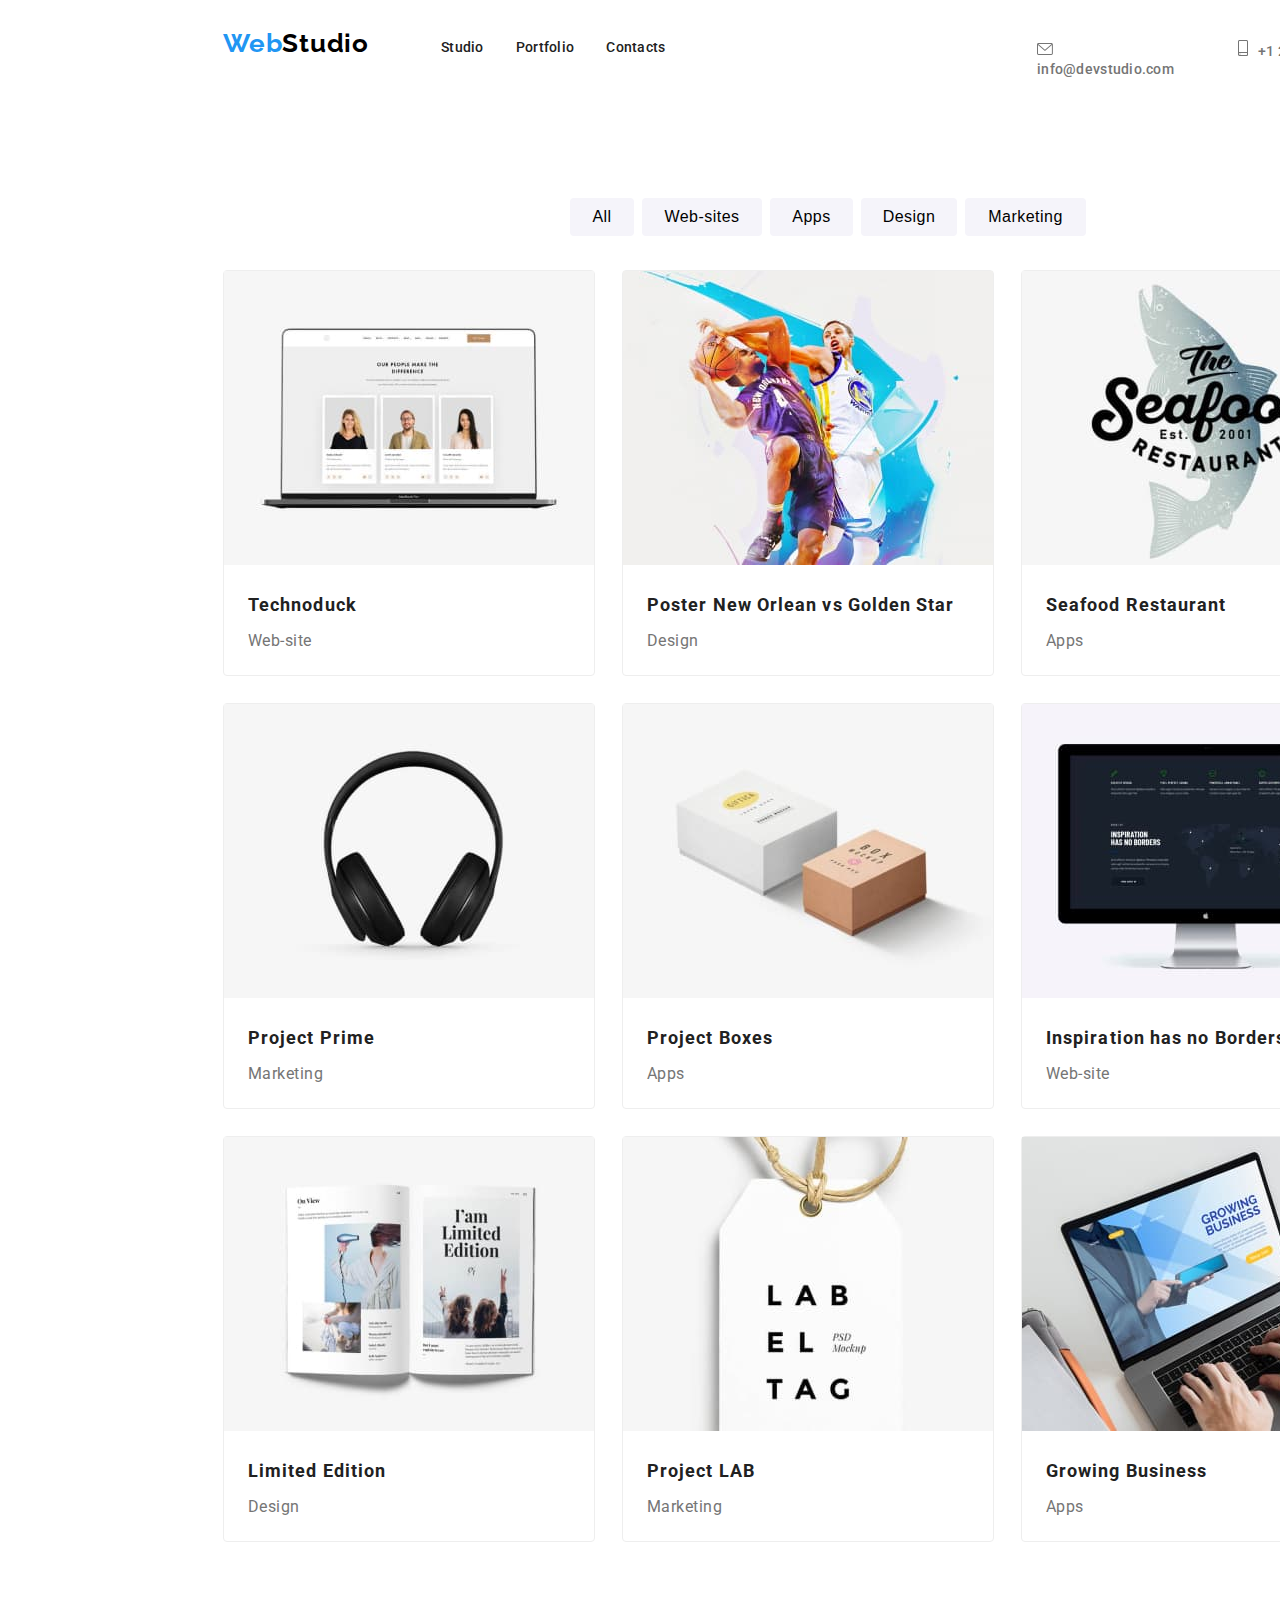
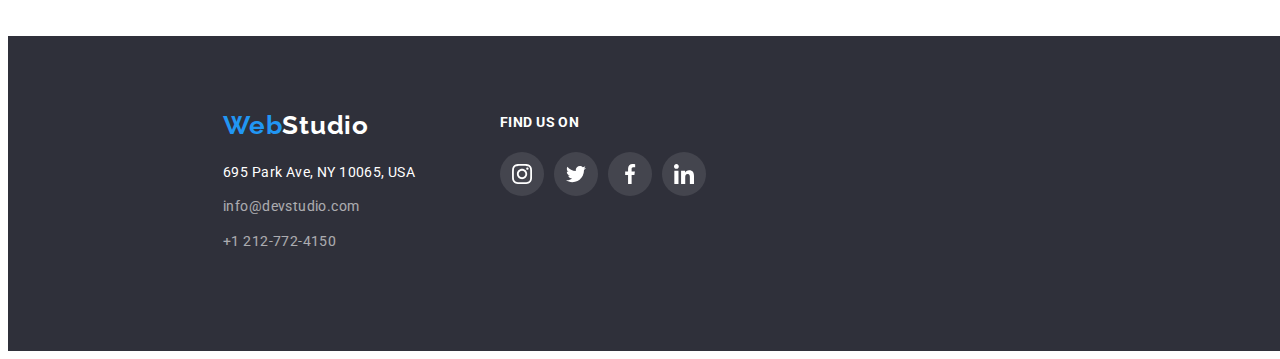
==== portofolio.html @ cd87d74f "goit-markup-hw-05" ====
<!DOCTYPE html>
<html lang="en">
  <head>
    <meta charset="UTF-8" />
    <meta name="viewport" content="width=device-width, initial-scale=1.0" />
    <title>Portofolio</title>
    <link rel="preconnect" href="https://fonts.googleapis.com" />
    <link rel="preconnect" href="https://fonts.gstatic.com" crossorigin />
    <link
      href="https://fonts.googleapis.com/css2?family=Raleway:wght@700&family=Roboto:wght@400;500;700;900&display=swap"
      rel="stylesheet"
    />
    <link rel="stylesheet" href="css/styles.css" />
  </head>
  <body>
    <div class="container">
      <div class="header-content">
        <div class="container-1">
          <a href="index.html" class="logo"><span>Web</span>Studio</a>

          <nav>
            <ul class="main-navigation">
              <li><a href="studio.html" class="menu">Studio</a></li>
              <li><a href="portofolio.html" class="menu">Portfolio</a></li>
              <li><a href="contacts.html" class="menu">Contacts</a></li>
            </ul>
          </nav>
        </div>
        <div class="container-2">
          <div class="container-2a">
            <p class="contact">
              <a href="mailto=info@devstudio.com" class="email-address">
                <svg>
                  <use
                    href="./images/symbol-defs.svg#icon-envelope"
                    class="icon-email"
                  ></use></svg>info@devstudio.com
              </a>
            </p>
          </div>

          <div class="container-2b">
            <p class="contact">
              <a href="tel=+1 212-772-4150" class="phone-number">
                <svg>
                  <use
                    href="./images/symbol-defs.svg#icon-smartphone"
                    class="icon-phone"
                  ></use></svg>+1 212-772-4150
              </a>
            </p>
          </div>
        </div>
      </div>
      <main>
        <section class="portofolio-content">
          <div class="portofolio-1">
            <ul class="portofolio-sections">
              <li ><button style="width: 64px; height: 38px; padding: 0px;">All</button></li>
              <li><button style="width: 120px; height: 38px; padding: 0px;">Web-sites</button></li>
              <li><button style="width: 83px; height: 38px; padding: 0px;">Apps</button></li>
              <li><button style="width: 96px; height: 38px; padding: 0px;">Design</button></li>
              <li><button style="width: 121px; height: 38px; padding: 0px;">Marketing</button></li>
            </ul>
          </div>
          <div class="portofolio-2">
            <div class="project">
              <div class="container-overlay-portofolio">
                <img
                  src="images/portofolio1.jpg"
                  alt="image of a web page with pictures of a work team"
                  class="portofolio-images portofolio-images-1"
                />
                <div class="overlay-portofolio">
                  <div class="text">Technoduck is a state-of-the-art coronavirus distribution platform. Companies use this platform for digital espionage and attacks on competitors' secure servers.</div>
                </div>
              </div>
              <div class="domains">
                <span class="domain-title">Technoduck</span>
                <br />
                <em class="domain-zone">Web-site</em>
              </div>
            </div>
          
            <div class="project">
              <div class="container-overlay-portofolio">
                <img
                src="images/portofolio2.jpg"
                alt="Poster New Orlean vs Golden Star"
                class="portofolio-images portofolio-images-1"
                />
                <div class="overlay-portofolio">
                  <div class="text">Poster New Orlean vs Golden Star.</div>
                </div>
              </div>
          
              <div class="domains">
                <span class="domain-title">Poster New Orlean vs Golden Star</span>
                <br />
                <em class="domain-zone">Design</em>
              </div>
            </div>
          
            <div class="project">
              <div class="container-overlay-portofolio">
                <img
                src="images/portofolio3.jpg"
                alt="Seafood Restaurant logo"
                class="portofolio-images portofolio-images-1"
                />
                <div class="overlay-portofolio">
                  <div class="text">Seafood Restaurant.</div>
                </div>
              </div>
                  
              <div class="domains">
                <span class="domain-title">Seafood Restaurant</span>
                <br />
                <em class="domain-zone">Apps</em>
              </div>
            </div>
          
            <div class="project">
              <div class="container-overlay-portofolio">
                <img src="images/portofolio4.jpg" 
                alt="Headsets" 
                class="portofolio-images portofolio-images-1"
                />
                <div class="overlay-portofolio">
                  <div class="text">Project Prime.</div>
                </div>
              </div>
              <div class="domains">
                <span class="domain-title">Project Prime</span>
                <br />
                <em class="domain-zone">Marketing</em>
              </div>
            </div>
          
            <div class="project">
              <div class="container-overlay-portofolio">
                <img
                src="images/portofolio5.jpg"
                alt="2 boxes: one white and one brown"
                class="portofolio-images portofolio-images-1"
                />
                <div class="overlay-portofolio">
                  <div class="text">Project Boxes.</div>
                </div>
              </div>
          
              <div class="domains">
                <span class="domain-title">Project Boxes</span>
                <br />
                <em class="domain-zone">Apps</em>
              </div>
            </div>
          
            <div class="project">
              <div class="container-overlay-portofolio">
                <img
                src="images/portofolio6.jpg"
                alt="an open computer monitor"
                class="portofolio-images portofolio-images-1"
                />
                <div class="overlay-portofolio">
                  <div class="text">Inspiration has no Borders.</div>
                </div>
              </div>
          
              <div class="domains">
                <span class="domain-title">Inspiration has no Borders</span>
                <br />
                <em class="domain-zone">Web-site</em>
              </div>
            </div>
          
            <div class="project">
              <div class="container-overlay-portofolio">
                <img
                  src="images/portofolio7.jpg"
                  alt="an open magazine"
                  class="portofolio-images portofolio-images-1"
                  />
                  <div class="overlay-portofolio">
                    <div class="text">Limited Edition.</div>
                  </div>
              </div>
          
              <div class="domains">
                <span class="domain-title">Limited Edition</span>
                <br />
                <em class="domain-zone">Design</em>
              </div>
            </div>
          
            <div class="project">
              <div class="container-overlay-portofolio">
                  <img src="images/portofolio8.jpg" 
                  alt="a white label" 
                  class="portofolio-images portofolio-images-1"
                  />
                  <div class="overlay-portofolio">
                    <div class="text">Project LAB.</div>
                  </div>
              </div>
          
              <div class="domains">
                <span class="domain-title">Project LAB</span>
                <br />
                <em class="domain-zone">Marketing</em>
              </div>
            </div>
          
            <div class="project">
              <div class="container-overlay-portofolio">
                  <img
                    src="images/portofolio9.jpg"
                    alt="a laptop that someone is working on"
                    class="portofolio-images portofolio-images-1"
                    />
                    <div class="overlay-portofolio">
                      <div class="text">Growing Business.</div>
                    </div>
              </div>
          
              <div class="domains">
                <span class="domain-title">Growing Business</span>
                <br />
                <em class="domain-zone">Apps</em>
              </div>
            </div>
          </div>
        </section>
      </main>

      <footer class="end-page">
        <section class="end-section end-container">
          <a href="index.html" class="logo"><span>Web</span>Studio</a>
          <br />
          <p class="end-section-1">695 Park Ave, NY 10065, USA</p>

          <br />
          <a href="mailto=info@devstudio.com" class="end-section-2"
            >info@devstudio.com</a
          >

          <br />
          <a href="tel=+1 212-772-4150" class="end-section-2"
            >+1 212-772-4150</a
          >
        </section>
        <section class="social-contacts">
          <div class="social-contacts-text">
            <p>FIND US ON</p>
          </div>
          <div class="social-contacts-icons">
            <a
              href="https://www.instagram.com/"
              class="social-contacts-icons1 address1"
            >
              <svg>
                <use href="./images/symbol-defs.svg#icon-instagram"></use>
              </svg>
            </a>
            <a
              href="https://www.tweeter.com/"
              class="social-contacts-icons1 address2"
            >
              <svg>
                <use href="./images/symbol-defs.svg#icon-twitter"></use>
              </svg>
            </a>
            <a
              href="https://www.facebook.com/"
              class="social-contacts-icons1 address3"
            >
              <svg>
                <use href="./images/symbol-defs.svg#icon-facebook"></use>
              </svg>
            </a>
            <a href="https://www.linkedin.com/" class="social-contacts-icons1">
              <svg>
                <use href="./images/symbol-defs.svg#icon-linkedin"></use>
              </svg>
            </a>
          </div>
        </section>
      </footer>
  </div>
  </body>
</html>
---- css/styles.css ----
/* elemente generale */

:root {
  --link-color: #2196f3;
  --heading-color: #212121;
  --text-color: #757575;
  --color-background: #2f303a;
  --color-backgroung-buttons: #f5f4fa;
  --contrast-color: #ffffff;
  --social-icons-color: #afb1b8;
  --text-font-family: "Roboto", arial, sans-serif;
  --logo-font-family: "Raleway", arial, sans-serif;
}

body {
  font-family: "Roboto", Arial, sans-serif;
  color: var(--heading-color);
}

a {
  font-size: 14px;
  font-weight: 500;
  line-height: 1em;
  letter-spacing: 0.02em;
  text-align: left;
  text-decoration: none;
  color: var(--heading-color);
}

.container {
  display: flex;
  flex-direction: column;
  width: 1600px;
}

.global-header p {
  text-decoration: none;
}

.header-container {
  display: flex;
  flex-direction: column;
  justify-content: center;
}


/* meniul din bara */

.header-content {
  display: flex;
  justify-content: space-between;

  width: 1600px;
  height: 80px;

  margin-left: 215px;
  max-width: 1150px;
}

/* sub-meniu: logo, studio, portofolio, contacts */
.container-1 {
  display: flex;
  align-items: baseline;
  justify-content: space-evenly;
}

.logo {
  font-family: var(--logo-font-family);
  font-size: 26px;
  font-weight: 700;
  line-height: 1.9375em;
  letter-spacing: 0.03em;
  text-align: left;
  color: #000000;
  transition: color 250ms cubic-bezier(0.4, 0, 0.2, 1);
}

.logo span:first-child {
  color: #2196f3;
}

.container-1>.logo:hover,
.container-1>.logo:focus {
  color: var(--link-color);
}

.main-navigation {
  display: flex;
  
  margin-top: 32px;
  margin-bottom: 32px;
  transition: color 250ms cubic-bezier(0.4, 0, 0.2, 1);
}
.main-navigation li {
  list-style: none;
  display: flex;
  margin-left: 32px;
}
.main-navigation .menu:hover,
.main-navigation .menu:focus {
  color: var(--link-color);
}

/* stilizarea cu sublinierea paginii curente (unde se află utilizatorul acum)*/
/* de fapt, acum sunt subliniate toate, fiindca pt ca efectul sa se aplice doar pe pagina in care se afla utilizatorul, este nevoie de elemente de cod din Java Script - pe care nu le stiu inca*/

nav a {
  position: relative;
}

nav a.current-page::after {
  content: "";
  position: absolute;
  bottom: -34px;
  left: 0;
  width: 100%;
  height: 4px;
  background-color: var(--link-color); 
  border-radius: 2px;
}

/* FINAL - stilizare cu sublinierea paginii curente */


/* sub-meniu - adresa de email si nr telefon */
.container-2 {
  display: flex;
  flex-wrap: wrap;
  align-items: center;
  margin: 0;
  gap: 40px;
  height: 16px;
  margin-top: 32px;
  margin-bottom: 32px;
  
}
.container-2a {
  display: flex;
  justify-content: space-between;
  width: 161px;
  height: 16px;
  margin: 0px;
}
.container-2b {
  display: flex;
  justify-content: space-between;
  width: 135px;
  height: 16px;
  margin: 0px;
}
.email-address svg {
  width: 16px;
  height: 12px;
  margin-right: 10px;
}
.phone-number svg {
  width: 10px;
  height: 16px;
  margin-right: 10px;
}
.contact {
  margin: 0px;
  transition: color 250ms cubic-bezier(0.4, 0, 0.2, 1);
}

.email-address,
.phone-number {
  margin: 0;
  color: var(--text-color);
}

.contact span:first-child {
  color: var(--text-color);
}

.contact a:hover,
.contact a:focus {
  color: var(--link-color);
}
/* FINAL - meniul din bara */


/* EFFECTIVE SOLUTIONS FOR YOUR BUSINESS section */

.first-section {
  text-align: center;
  display: flex;
  flex-direction: column;
  justify-content: center;
  align-items: center;
  width: 1600px;
  height: 600px;
  background: var(--color-background);
  background-image: linear-gradient(rgba(47, 48, 58, 0.4),
  rgba(47, 48, 58, 0.4)), url("/images/first-page-background.jpg");
}

.hero-heading {
  display: flex;
  text-align: center;
  justify-content: center;
  align-items: center;
  width: 696px;
  height: 120px;
}

.hero-heading h1 {
  color: #ffffff;

  font-size: 44px;
  font-weight: 900;
  line-height: 1.2em;
  letter-spacing: 0.06em;
  text-align: center;
}

.hero-heading span {
  display: block;
  pointer-events: none;
}

.services {             /* adica butonul "Request our service" */
  border: none;
  border-radius: 4px;
  width: 200px;
  height: 50px;
  margin-top: 20px;
  color: #ffffff;
  font-size: 16px;
  font-style: normal;
  font-weight: 700;
  line-height: normal;
  letter-spacing: 1.08px;
  background-color: var(--link-color);
}


/* modalul din butonul "Request our service" */

.modal {
  position: fixed;
  height: 100vh;
  display: flex;
  justify-content: center;
  align-items: center;
  pointer-events: auto;
  max-width: 1600px; /* pt ca proiectul are o latime de 1600px, deci mai mica decat fereastra web, am limitat latimea ferestrei modale la 1600px */
  width: 100%; /* acum pot da ferestrei modale intreaga latime a ferestrei browserului */
  z-index: 2; /* am setat z-index mai mare pentru a afișa conținutul modal peste fundal */
 }

.modal-backdrop {
  position: fixed; /* in felul asta fundalul (.modal-backdrop) este atasat de fereastra de vizualizare si nu va defila odata cu continutul paginii. */
  top: 0;
  left: 0;
  width: 100%; /*umple 100% din latimea ferestrei browserului si va fi fixat în ea*/
  height: 100%; /*umple 100% din inaltimea ferestrei browserului si va fi fixat în ea*/
  background: #00000033;
  z-index: 3; /* am setat z-index mai mare decât cel al conținutului pentru a acoperi toata fereastra */
}
.modal-content {
  background-color: #ffffff;
  width: 528px;
  height: 581px;
  border-radius: 4px;
  padding: 40px;
  position: absolute; 
  top: 50%; /* Am setat top-ul la 50% pt centrare pe verticala */
  left: 50%; /* Am setat left-ul la 50% pentru centrare pe orizontala */
  transform: translate(-50%, -50%); 
  z-index: 4;
  transition: transform 0.3s ease, opacity 0.3s ease;
  }

.is-hidden {
  visibility: hidden;
  transform: scale(1.1);
  opacity: 0;
}

.close-btn {
  width: 30px;
  height: 30px;
  right: 8px;
  top: 8px;
  border-radius: 50%;
  position: absolute;
  background: rgba(255, 255, 255, 1);
  border: 1px solid rgba(0, 0, 0, 0.1);
  color: #000;
  cursor: pointer;
  display: flex; /*am pus flex cu centrarile aferente, ca sa centrez svg-ul din close-btn */
  justify-content: center;
  align-items: center;
  transition: color 250ms cubic-bezier(0.4, 0, 0.2, 1);
  }

.close-btn:focus,
.close-btn:hover {
  transform: scale(1.20);
}

/* final modal */

/* FINAL - EFFECTIVE SOLUTIONS FOR YOUR BUSINESS section */



/* pictogramele cu attention to details etc. */

.second-container-2 {
  display: flex;
  width: 1170px;
  height: 251px;
  align-items: center;
  justify-content: space-between;
  top: 774px;
  margin-bottom: 94px;
  margin-top: 94px;
  margin-left: 215px;
  margin-right: 215px;
}

.advantage-icons {
  display: flex;
  justify-content: center;
  align-items: center;
  width: 270px;
  height: 120px;
  border-radius: 4px;
  background: #f5f4fa;
}
.second-section {
  margin-top: 30px;
}

.second-section > .menu-item {
  font-size: 14px;
  font-weight: 700;
  line-height: 1em;
  letter-spacing: 0.03em;
  text-align: left;
  color: var(--heading-color);
}

.second-section > .sub-menu {
  font-size: 14px;
  font-weight: 400;
  line-height: 1.5em;
  letter-spacing: 0.03em;
  text-align: left;
  color: var(--text-color);
}

.menu-item {
  margin-bottom: 10px;
  height: 16px;
  margin-top: 30px;
}

.sub-menu {
  width: 270px;
  height: 75px;
  margin: 0px;
}
/* FINAL - pictogramele cu attention to details etc. */


/* WHAT WE DO section */

.second-container-3 {
  display: flex;
  flex-direction: column;
  width: 1170px;
  height: 386px;
  margin-left: 215px;
}

.second-title {
  font-size: 36px;
  font-weight: 700;
  line-height: 2.625em;
  letter-spacing: 0.03em;
  text-align: center;
  color: var(--heading-color);
}

.second-title-1 {
  text-align: center;
  margin-bottom: 32px;
  width: 1170px;
}

.pictures-1 {
  display: flex;
  margin-bottom: 32px;
  align-items: center;
  justify-content: space-between;
  width: 1170px;
  height: 294px;
}


/* banners from WHAT WE DO */

.moto-cards {
  display: flex;
  gap: 30px;
  padding: 0px;
}

.motto-cards-elements {
  position: relative;
  list-style: none;
  width: 370px;
  height: 294px;
}

.overlay-text {
  background-color: grey;
  position: absolute;
  bottom: 0;
  width: 370px;
  height: 70px;
  background: #2F303ACC;
  color: #ffffff;
  text-align: center;
  display: flex;
  align-items: center;
  justify-content: center;
  font-size: 14px;
}
.overlay-text-1 {
  height: 16px;
  margin: 0px;
}
/* FINAL - banners from WHAT WE DO */
/* FINAL - WHAT WE DO section */


/* OUR TEAM section */

.third-container {
  display: flex;
  flex-direction: column;
  width: 1600px;
  height: 648px;
  margin-top: 150px;
  background: #f5f4fa;
}

.second-title-2 {
  text-align: center;
  margin-bottom: 32px;
}

.section-team {
  display: flex;
  align-items: center;
  justify-content: space-between;
  width: 1170;
  height: 428;
  margin-bottom: 32px;
  margin-left: 215px;
  width: 1170px;
  height: 368px;
}

.all-our-team {
  display: flex;
  flex-direction: column;
  align-items: center;
  box-shadow: 0 2px 4px rgba(0, 0, 0, 0.2);
  text-align: center;
  width: 270px;
  height: 428px;
  border-radius: 0px, 0px, 4px, 4px;
}

.our-team {
  height: 48px;
  margin-top: 30px;
  margin-bottom: 16px;
}
.our-team img {
  margin-right: 24px;
}
.our-team-1,
.our-team-2 {
  height: 19px;
}
.our-team-1 {
  margin-bottom: 10px;
}

.our-team > .our-team-1 {
  font-size: 16px;
  font-weight: 500;
  line-height: 1.1875em;
  letter-spacing: 0.03em;
  text-align: center;
  color: var(--heading-color);
}

.our-team > .our-team-2 {
  font-size: 16px;
  font-weight: 400;
  line-height: 1.1875em;
  letter-spacing: 0.03em;
  text-align: center;
  color: var(--text-color);
  font-style: normal;
}

.icons-team {
  display: flex;
  gap: 10px;
  justify-content: center;
  width: 206px;
  height: 44px;
  padding: 0px;
  margin-top: 0px;
  margin-bottom: 30px;
}
.icons-team li{
  list-style: none;
  display: flex;
}

.socials-icons {
  width: 44px;
  height: 44px;
  display: flex;
  justify-content: center;
  align-items: center;
  border-radius: 50%;
  background: #ffffff1a;
  transition: background-color 250ms cubic-bezier(0.4, 0, 0.2, 1);
}

.socials-icons:hover,
.socials-icons:focus {
  background: var(--link-color);
}
.socials-icons:hover svg,
.socials-icons:focus svg {
  color: var(--contrast-color);
}

.socials-icons svg {
  width: 20px;
  height: 20px;
  color: var(--social-icons-color);
  transition: color 250ms cubic-bezier(0.4, 0, 0.2, 1);
}

/* FINAL - OUR TEAM section */


/* REGULAR CUSTOMERS section */
.fourth-container {
  display: flex;
  flex-direction: column;
  width: 1170px;
  height: 184px;
  margin-left: 215px;
  margin-top: 94px;
  margin-bottom: 94px;
}

.regular-customers {
  font-size: 36px;
  font-weight: 700;
  line-height: 2.625em;
  letter-spacing: 0.03em;
  text-align: center;
  color: var(--heading-color);
  margin-top: 0px;
  margin-bottom: 0px;
}

.icons-fourth-container {
  display: flex;
  justify-content: space-between;
  gap: 30px;
  width: 1170px;
  height: 92px;
  padding: 0px;
  margin: 0px;
}

.icons-fourth-container li{
  list-style: none;
  display: flex;
  border: 0px;
}

.company-icons {
  display: flex;
  justify-content: center;
  align-items: center;
  width: 170px;
  height: 92px;
  border: 1px solid #afb1b8;
  border-radius: 4px;
  color: var(--social-icons-color);
  transition: color 250ms cubic-bezier(0.4, 0, 0.2, 1), border-color 250ms cubic-bezier(0.4, 0, 0.2, 1);
}

.company-icons:hover,
.company-icons:focus {
  color: var(--link-color);
  border-color: var(--link-color);
}

       /* fiecare svg avea dimensiuni diferite */
.icon-1c svg {
  width: 41px;
  height: 46.7px;
}

.icon-2c svg {
  width: 40px;
  height: 52px;
}
.icon-3c svg {
  width: 43.46px;
  height: 41.18px;
}
.icon-4c svg {
  width: 84.44px;
  height: 440.62px;
}
.icon-5c svg {
  width: 62.54px;
  height: 45.43px;
}
.icon-6c svg {
  width: 93.79px;
  height: 43.93px;
}
/* FINAL - REGULAR CUSTOMERS section */


/* FOOTER */

footer {
  background-color: var(--color-background);
  color: #ffffff;
}

.end-page {
  display: flex;
  padding-top: 64px;
  width: 1600px;
  height: 251px;
  margin-top: 0px;
  margin-bottom: 0px;
  gap: 70px;
}

.end-section {
  width: 422px;
  height: 187px;
}
.end-section > .logo {
  color: #ffffff;
}

.end-section a.logo {
  padding-left: 215px;
  width: 360px;
  height: 31px;
}

.end-section > .end-section-1 {
  font-size: 14px;
  font-weight: 400;
  line-height: 1emx;
  letter-spacing: 0.03em;
  text-align: left;
  width: 422px;
  height: 16px;
  margin-bottom: 0px;
}

.end-section > .end-section-2 {
  font-size: 14px;
  font-weight: 400;
  line-height: 1em;
  letter-spacing: 0.03em;
  text-align: left;
  color: #ffffff;
  opacity: 60%;
  height: 16px;
}

.end-section-1,
.end-section-2 {
  text-align: center;
  padding-left: 215px;
}

.end-container {
  display: flex;
  flex-direction: column;
  justify-content: flex-start;
  align-items: baseline;
}

      /* "Find us on" sub-section */
.social-contacts { 
  display: flex;
  flex-direction: column;
  justify-content: space-between;
  align-items: baseline;
  width: 206px;
  height: 80px;
}
.social-contacts-text {
  font-family: Roboto;
  font-size: 14px;
  font-weight: 700;
  line-height: 16px;
  letter-spacing: 0.03em;
  text-align: left;
  color: var(--contrast-color);
  width: 100px;
  height: 16px;
}
.social-contacts-icons {
  display: flex;
  width: 206px;
  height: 44px;
  justify-content: space-between;
  margin-top: 36px;
}
.social-contacts-icons .social-contacts-icons1 {
  width: 44px;
  height: 44px;
  display: flex;
  justify-content: center;
  align-items: center;
  border-radius: 22px;
  background: #ffffff1a;
  color: var(--contrast-color);
  transition: background-color 250ms cubic-bezier(0.4, 0, 0.2, 1);
}
.social-contacts-icons .social-contacts-icons1:hover,
.social-contacts-icons .social-contacts-icons1:focus {
  background-color: var(--link-color);
}
.social-contacts-icons .social-contacts-icons1 svg {
  width: 20px;
  height: 20px;
}

.address1 {
  width: 207px;
  height: 16px;
}
.address2 {
  width: 231px;
  height: 16px;
}
.address3 {
  width: 231px;
  height: 16px;
}
      /* FINAL - "Find us on" sub-section */
/* FINAL FOOTER */


/* PORTOFOLIO section */

.portofolio-content {
  display: flex;
  flex-direction: column;
  width: 1170px;
  height: 1360px;
  border-radius: 1px;
  margin-top: 94px;
  margin-left: 215px;
  margin-bottom: 94px;
}

/* Butoanele All, Web-sites etc. */
.portofolio-1 {
  display: flex;
  justify-content: center;
  height: 88px;
}

.portofolio-sections li {
  list-style: none;
}

.portofolio-sections button {
  font-size: 16px;
  font-weight: 500;
  line-height: 1.625em;
  letter-spacing: 0.03em;
  text-align: center;
  text-decoration: none;
  list-style: none;
  border: none;
  border-radius: 4px;
  background-color: var(--color-backgroung-buttons);
  cursor: pointer;
  transition: color 250ms cubic-bezier(0.4, 0, 0.2, 1), background-color 250ms cubic-bezier(0.4, 0, 0.2, 1), box-shadow 250ms cubic-bezier(0.4, 0, 0.2, 1);
  }

.portofolio-sections button:hover,
.portofolio-sections button:focus,
.portofolio-sections button:active {
  color: #ffffff;
  background-color: #2196f3;
  box-shadow: 0 2px 4px rgba(0, 0, 0, 0.2); 
}

.portofolio-sections {
  display: flex;
  width: 516px;
  height: 38px;
  border-radius: 4px;
  justify-content: space-between;
  
  margin-bottom: 50px;
  font-family: var(--heading-color);
}
/* FINAL - butoanele All, Web-sites etc. */


/* Posterele cu portofoliile */

.portofolio-2 {
  display: flex;
  flex-wrap: wrap;
  justify-content: space-between;
  align-content: space-between;
  width: 1170px;
  height: 1272px;
  }

.project {
  width: 370px;
  height: 404px;
  border-radius: 4px;
  border: 1px solid #eeeeee;
  transition: box-shadow 250ms cubic-bezier(0.4, 0, 0.2, 1);
}

.project:hover {
  box-shadow: 0 2px 4px rgba(0, 0, 0, 0.2); 
}

img.portofolio-images {
  width: 370px;
  hyphens: 294px;
}

.domains {
  width: 322px;
  height: 70px;
  margin-left: 24px;
  margin-right: 24px;
  margin-top: 20px;
  margin-bottom: 20px;
}

.domains > .domain-title {
  font-size: 18px;
  font-weight: 700;
  line-height: 2.25em;
  letter-spacing: 0.06em;
  text-align: left;
  color: var(--heading-color);
}

.domains > .domain-zone {
  font-size: 16px;
  font-weight: 400;
  line-height: 1.875em;
  letter-spacing: 0.03em;
  text-align: left;
  font-style: normal;
  color: var(--text-color);
}

      /* overlay-ul din portofolio */

.container-overlay-portofolio {
  position: relative;
  width: 100%;
}

.portofolio-images-1 {
  display: block;
  
}

.overlay-portofolio {
  position: absolute;
  bottom: 0;
  left: 0;
  right: 0;
  background: #2196F3E5;
  overflow:hidden;
  width: 100%;
  height: 0;
  transition: .5s ease;
}

.project:hover .overlay-portofolio,
.project:focus .overlay-portofolio {
  height: 100%;
}

.text {
  position: absolute;
  width: 322px;
  height: 140px;
  margin-top: 63px;
  margin-left: 24px;
  bottom: 91px;
  color: white;
  font-size: 18px;
  font-weight: 400;
  line-height: 28px;
  letter-spacing: 0.03em;
  text-align: left;
}
      /* FINAL - overlay-ul din portofolio */

/* FINAL - posterele cu portofoliile */

/* FINAL PORTOFOLIO */
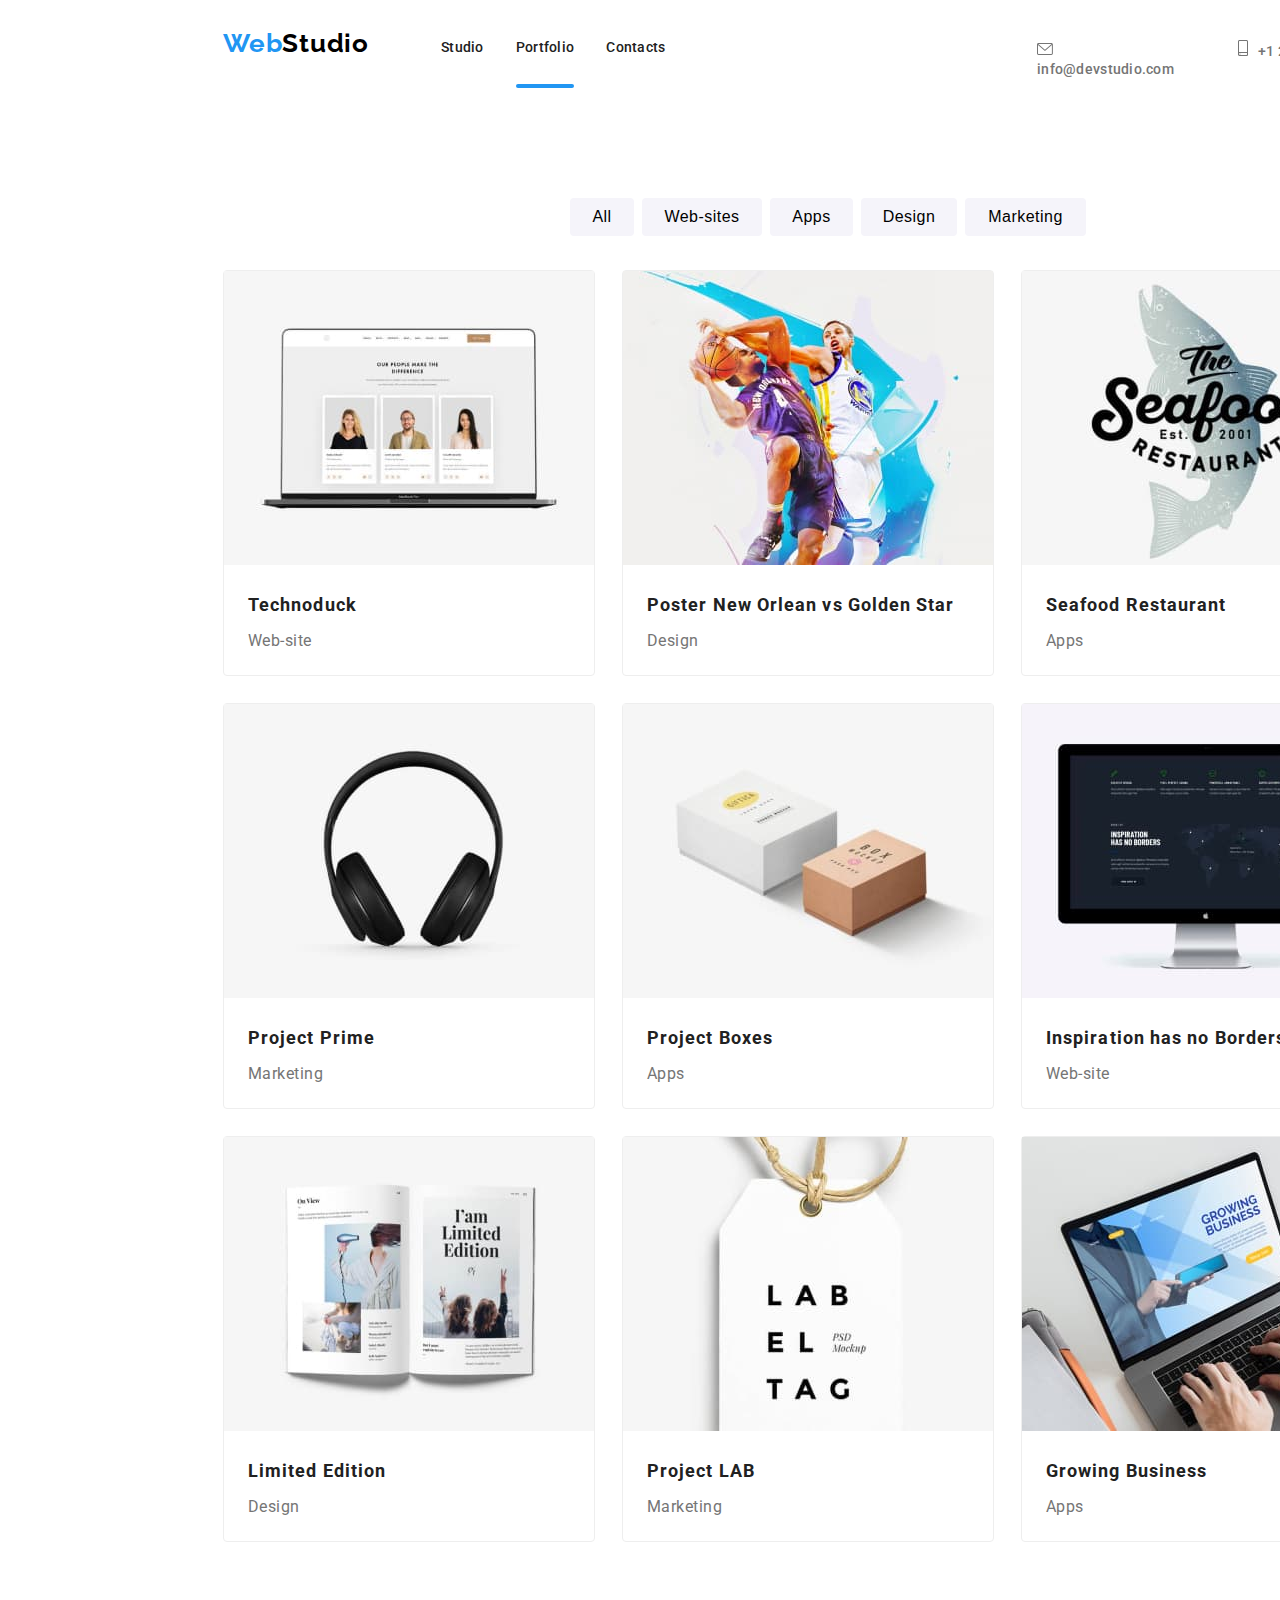
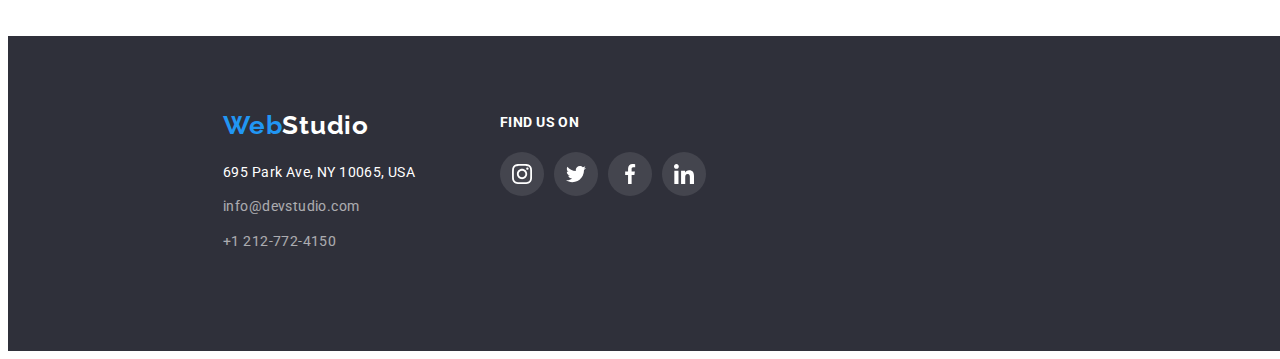
==== commit 5ed6b243: "goit-markup-hw-05" ====
--- a/portofolio.html
+++ b/portofolio.html
@@ -20,8 +20,8 @@
 
           <nav>
             <ul class="main-navigation">
-              <li><a href="studio.html" class="menu">Studio</a></li>
-              <li><a href="portofolio.html" class="menu">Portfolio</a></li>
+              <li><a href="index.html" class="menu">Studio</a></li>
+              <li><a href="portofolio.html" class="menu active-link">Portfolio</a></li>
               <li><a href="contacts.html" class="menu">Contacts</a></li>
             </ul>
           </nav>
--- a/css/styles.css
+++ b/css/styles.css
@@ -1,4 +1,3 @@
-
 /* elemente generale */
 
 :root {
@@ -44,7 +43,6 @@
   justify-content: center;
 }
 
-
 /* meniul din bara */
 
 .header-content {
@@ -80,14 +78,14 @@
   color: #2196f3;
 }
 
-.container-1>.logo:hover,
-.container-1>.logo:focus {
+.container-1 > .logo:hover,
+.container-1 > .logo:focus {
   color: var(--link-color);
 }
 
 .main-navigation {
   display: flex;
-  
+
   margin-top: 32px;
   margin-bottom: 32px;
   transition: color 250ms cubic-bezier(0.4, 0, 0.2, 1);
@@ -103,25 +101,37 @@
 }
 
 /* stilizarea cu sublinierea paginii curente (unde se află utilizatorul acum)*/
-/* de fapt, acum sunt subliniate toate, fiindca pt ca efectul sa se aplice doar pe pagina in care se afla utilizatorul, este nevoie de elemente de cod din Java Script - pe care nu le stiu inca*/
-
-nav a {
+
+.menu, .active-link {
   position: relative;
-}
-
-nav a.current-page::after {
+  transition: ;
+  height: 100%;
+}
+
+.menu:active::after,
+.menu:focus::after {
   content: "";
   position: absolute;
   bottom: -34px;
   left: 0;
   width: 100%;
   height: 4px;
-  background-color: var(--link-color); 
+  background-color: var(--link-color);
   border-radius: 2px;
 }
 
+.active-link::after {
+  content: "";
+  position: absolute;
+  bottom: -34px;
+  left: 0;
+  width: 100%;
+  height: 4px;
+  background-color: var(--link-color);
+  border-radius: 2px;
+}
+
 /* FINAL - stilizare cu sublinierea paginii curente */
-
 
 /* sub-meniu - adresa de email si nr telefon */
 .container-2 {
@@ -133,7 +143,6 @@
   height: 16px;
   margin-top: 32px;
   margin-bottom: 32px;
-  
 }
 .container-2a {
   display: flex;
@@ -180,7 +189,6 @@
 }
 /* FINAL - meniul din bara */
 
-
 /* EFFECTIVE SOLUTIONS FOR YOUR BUSINESS section */
 
 .first-section {
@@ -192,8 +200,11 @@
   width: 1600px;
   height: 600px;
   background: var(--color-background);
-  background-image: linear-gradient(rgba(47, 48, 58, 0.4),
-  rgba(47, 48, 58, 0.4)), url("/images/first-page-background.jpg");
+  background-image: linear-gradient(
+      rgba(47, 48, 58, 0.4),
+      rgba(47, 48, 58, 0.4)
+    ),
+    url("./images/first-page-background.jpg");
 }
 
 .hero-heading {
@@ -220,7 +231,8 @@
   pointer-events: none;
 }
 
-.services {             /* adica butonul "Request our service" */
+/* butonul "Request our service" */
+.services {
   border: none;
   border-radius: 4px;
   width: 200px;
@@ -235,7 +247,6 @@
   background-color: var(--link-color);
 }
 
-
 /* modalul din butonul "Request our service" */
 
 .modal {
@@ -248,7 +259,8 @@
   max-width: 1600px; /* pt ca proiectul are o latime de 1600px, deci mai mica decat fereastra web, am limitat latimea ferestrei modale la 1600px */
   width: 100%; /* acum pot da ferestrei modale intreaga latime a ferestrei browserului */
   z-index: 2; /* am setat z-index mai mare pentru a afișa conținutul modal peste fundal */
- }
+  transition: 250ms ease , opacity 250ms ease;
+}
 
 .modal-backdrop {
   position: fixed; /* in felul asta fundalul (.modal-backdrop) este atasat de fereastra de vizualizare si nu va defila odata cu continutul paginii. */
@@ -265,13 +277,13 @@
   height: 581px;
   border-radius: 4px;
   padding: 40px;
-  position: absolute; 
+  position: absolute;
   top: 50%; /* Am setat top-ul la 50% pt centrare pe verticala */
   left: 50%; /* Am setat left-ul la 50% pentru centrare pe orizontala */
-  transform: translate(-50%, -50%); 
+  transform: translate(-50%, -50%);
   z-index: 4;
   transition: transform 0.3s ease, opacity 0.3s ease;
-  }
+}
 
 .is-hidden {
   visibility: hidden;
@@ -294,18 +306,16 @@
   justify-content: center;
   align-items: center;
   transition: color 250ms cubic-bezier(0.4, 0, 0.2, 1);
-  }
+}
 
 .close-btn:focus,
 .close-btn:hover {
-  transform: scale(1.20);
+  transform: scale(1.2);
 }
 
 /* final modal */
 
 /* FINAL - EFFECTIVE SOLUTIONS FOR YOUR BUSINESS section */
-
-
 
 /* pictogramele cu attention to details etc. */
 
@@ -366,7 +376,6 @@
 }
 /* FINAL - pictogramele cu attention to details etc. */
 
-
 /* WHAT WE DO section */
 
 .second-container-3 {
@@ -400,7 +409,6 @@
   width: 1170px;
   height: 294px;
 }
-
 
 /* banners from WHAT WE DO */
 
@@ -423,7 +431,7 @@
   bottom: 0;
   width: 370px;
   height: 70px;
-  background: #2F303ACC;
+  background: #2f303acc;
   color: #ffffff;
   text-align: center;
   display: flex;
@@ -437,7 +445,6 @@
 }
 /* FINAL - banners from WHAT WE DO */
 /* FINAL - WHAT WE DO section */
-
 
 /* OUR TEAM section */
 
@@ -523,7 +530,7 @@
   margin-top: 0px;
   margin-bottom: 30px;
 }
-.icons-team li{
+.icons-team li {
   list-style: none;
   display: flex;
 }
@@ -556,7 +563,6 @@
 }
 
 /* FINAL - OUR TEAM section */
-
 
 /* REGULAR CUSTOMERS section */
 .fourth-container {
@@ -590,7 +596,7 @@
   margin: 0px;
 }
 
-.icons-fourth-container li{
+.icons-fourth-container li {
   list-style: none;
   display: flex;
   border: 0px;
@@ -605,7 +611,8 @@
   border: 1px solid #afb1b8;
   border-radius: 4px;
   color: var(--social-icons-color);
-  transition: color 250ms cubic-bezier(0.4, 0, 0.2, 1), border-color 250ms cubic-bezier(0.4, 0, 0.2, 1);
+  transition: color 250ms cubic-bezier(0.4, 0, 0.2, 1),
+    border-color 250ms cubic-bezier(0.4, 0, 0.2, 1);
 }
 
 .company-icons:hover,
@@ -614,7 +621,7 @@
   border-color: var(--link-color);
 }
 
-       /* fiecare svg avea dimensiuni diferite */
+/* fiecare svg avea dimensiuni diferite */
 .icon-1c svg {
   width: 41px;
   height: 46.7px;
@@ -641,7 +648,6 @@
   height: 43.93px;
 }
 /* FINAL - REGULAR CUSTOMERS section */
-
 
 /* FOOTER */
 
@@ -709,8 +715,8 @@
   align-items: baseline;
 }
 
-      /* "Find us on" sub-section */
-.social-contacts { 
+/* "Find us on" sub-section */
+.social-contacts {
   display: flex;
   flex-direction: column;
   justify-content: space-between;
@@ -768,9 +774,8 @@
   width: 231px;
   height: 16px;
 }
-      /* FINAL - "Find us on" sub-section */
+/* FINAL - "Find us on" sub-section */
 /* FINAL FOOTER */
-
 
 /* PORTOFOLIO section */
 
@@ -808,15 +813,17 @@
   border-radius: 4px;
   background-color: var(--color-backgroung-buttons);
   cursor: pointer;
-  transition: color 250ms cubic-bezier(0.4, 0, 0.2, 1), background-color 250ms cubic-bezier(0.4, 0, 0.2, 1), box-shadow 250ms cubic-bezier(0.4, 0, 0.2, 1);
-  }
+  transition: color 250ms cubic-bezier(0.4, 0, 0.2, 1),
+    background-color 250ms cubic-bezier(0.4, 0, 0.2, 1),
+    box-shadow 250ms cubic-bezier(0.4, 0, 0.2, 1);
+}
 
 .portofolio-sections button:hover,
 .portofolio-sections button:focus,
 .portofolio-sections button:active {
   color: #ffffff;
   background-color: #2196f3;
-  box-shadow: 0 2px 4px rgba(0, 0, 0, 0.2); 
+  box-shadow: 0 2px 4px rgba(0, 0, 0, 0.2);
 }
 
 .portofolio-sections {
@@ -825,12 +832,11 @@
   height: 38px;
   border-radius: 4px;
   justify-content: space-between;
-  
+
   margin-bottom: 50px;
   font-family: var(--heading-color);
 }
 /* FINAL - butoanele All, Web-sites etc. */
-
 
 /* Posterele cu portofoliile */
 
@@ -841,7 +847,7 @@
   align-content: space-between;
   width: 1170px;
   height: 1272px;
-  }
+}
 
 .project {
   width: 370px;
@@ -852,7 +858,7 @@
 }
 
 .project:hover {
-  box-shadow: 0 2px 4px rgba(0, 0, 0, 0.2); 
+  box-shadow: 0 2px 4px rgba(0, 0, 0, 0.2);
 }
 
 img.portofolio-images {
@@ -888,7 +894,7 @@
   color: var(--text-color);
 }
 
-      /* overlay-ul din portofolio */
+/* overlay-ul din portofolio */
 
 .container-overlay-portofolio {
   position: relative;
@@ -897,7 +903,6 @@
 
 .portofolio-images-1 {
   display: block;
-  
 }
 
 .overlay-portofolio {
@@ -905,11 +910,11 @@
   bottom: 0;
   left: 0;
   right: 0;
-  background: #2196F3E5;
-  overflow:hidden;
+  background: #2196f3e5;
+  overflow: hidden;
   width: 100%;
   height: 0;
-  transition: .5s ease;
+  transition: 0.5s ease;
 }
 
 .project:hover .overlay-portofolio,
@@ -931,10 +936,8 @@
   letter-spacing: 0.03em;
   text-align: left;
 }
-      /* FINAL - overlay-ul din portofolio */
+/* FINAL - overlay-ul din portofolio */
 
 /* FINAL - posterele cu portofoliile */
 
 /* FINAL PORTOFOLIO */
-
-
